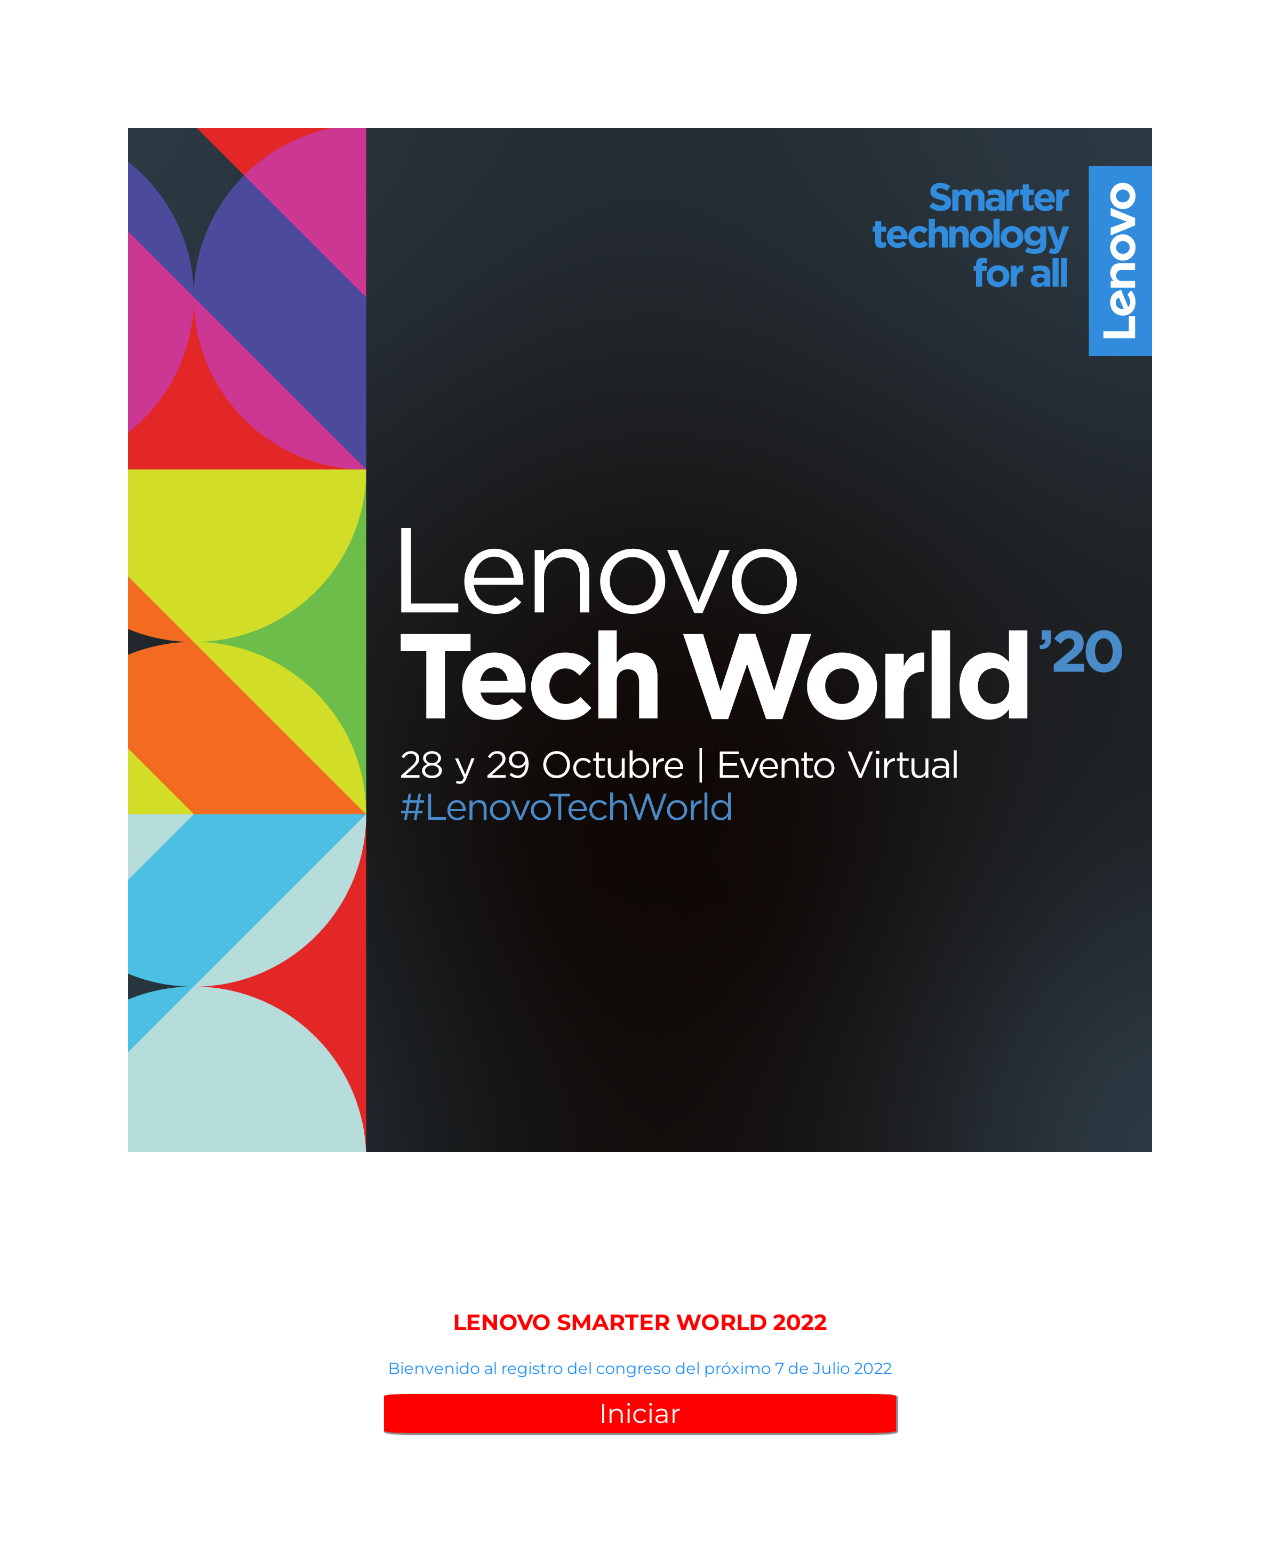
==== index.html @ f84b26e2 "version 1 sin toma de fotografia" ====
<!DOCTYPE html>
<html lang="en">
<head>
    <meta charset="UTF-8">
    <meta http-equiv="X-UA-Compatible" content="IE=edge">
    <meta name="viewport" content="width=device-width, initial-scale=1.0">
    <link href="https://fonts.googleapis.com/css?family=Montserrat:100,200,300,400" rel="stylesheet">
    <link rel="stylesheet" href="./assets/css/styleInicio.css">
    <link rel="stylesheet" href="./assets/css/style.css">
    <title>LENOVO SMARTER WORLD 2022</title>
</head>
<body>
    <img src="/assets/img/logo.png" alt="" srcset="" class="logo">
    <p class="titulo">LENOVO SMARTER WORLD 2022</p>
    <p class="texto">Bienvenido al registro del congreso del próximo 7 de Julio 2022</p>
    <button class="boton" onclick="window.location.href = 'instrucciones.html';">Iniciar</button>
</body>
</html>
---- assets/css/styleInicio.css ----
* { 
	box-sizing: border-box;
	font-family: 'Montserrat', sans-serif;
}
html, body {
	min-height: 100%;
	background: #fff;
	color: #000;
}
	/* sets the body height of the browser, so that backgrounds and div heights work correctly. Color and background will almost certainly be altered; they are just placeholders */
	
body {
	font-size: 1.4rem;
	text-rendering: optimizeLegibility;
}
	/* sets the base font size for the document; turns on kerning pairs and ligatures */
	
body, ul, ol, dl {
	margin: 0;
}
article, aside, audio, 
footer, header, nav, section, video {
	display: block; 
	}
	
	/* ensures that older browsers will display HTML5 elements correctly */
	
h1 {
	font-size: 1.4rem;
}
	/* begins to set up font sizes relative to base rem – h1 has been used as an example */
	
p { 
	-ms-word-break: break-all;
	word-break: break-all;
	word-break: break-word;
	-moz-hyphens: auto;
	-webkit-hyphens: auto;
	-ms-hyphens: auto;
	hyphens: auto;
} 
	/* sets hyphenation by default on paragraphs */
	
textarea { 
	resize: vertical;
}
 /* changes textarea resizing from "both" (UA default) to vertical only */
 
table { border-collapse: collapse; }
td {
	padding: .5rem;
}
	/* causes tables to actually look like tables */
	
img { 
	border: none;
	max-width: 100%;
}
	/* removes outlines from linked images (for older browsers and IE), sets up images for responsive design layout */
	
input[type="submit"]::-moz-focus-inner, 
	input[type="button"]::-moz-focus-inner {
		border : 0px;
	}
	/* removes the inner border effect from focused buttons for form elements in Firefox */
	
input[type="search"] { 
	-webkit-appearance: textfield;
} 
input[type="submit"] { 
	-webkit-appearance:none;
}
	/* removes the OS X appearance from HTML5 search inputs and submit buttons when viewed in Safari */
	
input:required:after {
	color: #f00;
	content: " *";
}
	/* sets up required form fields with the conventional following red asterix */
input[type="email"]:invalid { 
	background: #f00;
}
	/* causes a visual alert in browsers that do client-side checking of HTML5 email field – this may already be the default in some browsers. */
	
.right { 
	float: right;
	margin-left: 2rem;
	clear: right;
}
.left { 
	float: left;
	margin-right: 2rem;
	clear: left;
}
	/* allows a quick shortcut for floating elements left and right while avoiding the “float quirk” problem */
	
sub, sup { 
	line-height: 0;
}
    /* sets superscript and subscript text so that it doesn't throw off leading for elements in which they are included */
---- assets/css/style.css ----
.logo{
	width: 80%;
	margin-left: 10%;
	margin-right: 10%;
	margin-top: 10%;
	margin-bottom: 10%;
}

.titulo{
	font-weight: bolder;
	text-align: center;
	color: red;
}

.texto{
	margin-left: 10%;
	margin-right: 10%;
	font-size: medium;
	text-align: center;
	color: dodgerblue;
}

.boton{
	background-color: red;
	color: white;
	font-size: larger;
	text-align: center;
	width: 40%;
	margin-left: 30%;
	margin-right: 30%;
	border-radius: 5%;
	border-color: transparent;
	box-shadow: 1px 1px 1px 1px #888888;
	margin-bottom: 10%;
}

.elmentoFormulario{
	text-align: center;
}

.elmentoFormularioTitulo{
	margin-left: 10%;
	margin-right: 10%;
	font-size: larger;
	text-align: center;
	color: dodgerblue;
	margin-bottom: 0px;
}

.elmentoFormularioinput{
	font-size: 16px;
	font-size: max(16px, 1em);
	font-family: inherit;
	padding: 0.25em 0.5em;
	background-color: rgb(168, 70, 70);
	border: 2px solid var(--input-border);
	border-radius: 4px;
	color: white;
  }

  .espaciador{
	margin-top: 10%;  
	margin-bottom: 10%;
	margin-left: 10%;
	margin-right: 10%;
  }

  .qr{
	  width: 60%;
	  margin-left: 20%;
	  margin-right: 20%;
	  margin-top: 0%;
	  margin-bottom: 0%;
  }

  li{
	list-style-type:none
  }
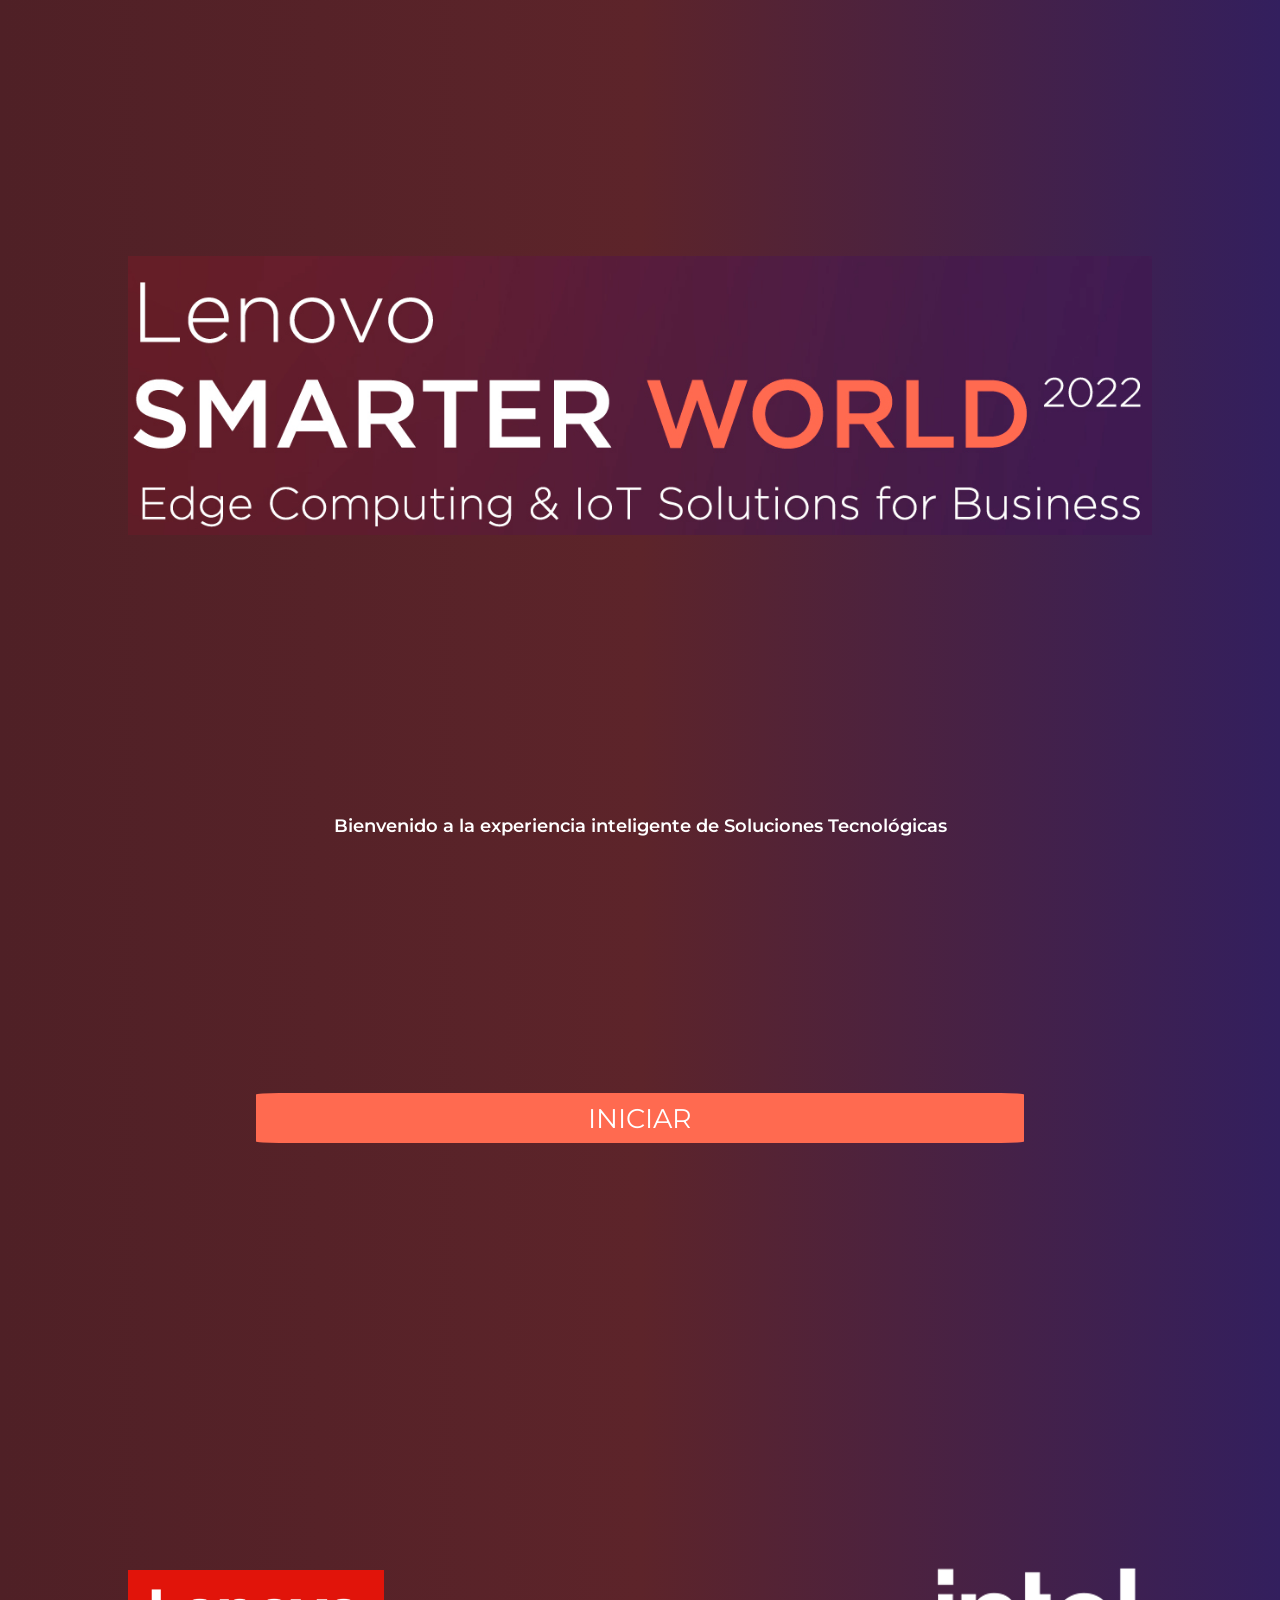
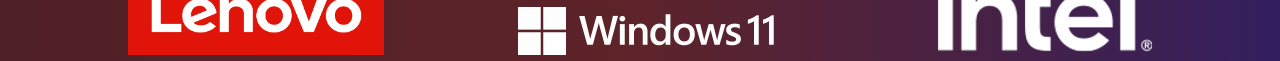
==== commit e580bc37: "version con diseño beeMexico" ====
--- a/index.html
+++ b/index.html
@@ -9,10 +9,21 @@
     <link rel="stylesheet" href="./assets/css/style.css">
     <title>LENOVO SMARTER WORLD 2022</title>
 </head>
-<body>
+<body onload="pieDePagina()">
     <img src="/assets/img/logo.png" alt="" srcset="" class="logo">
-    <p class="titulo">LENOVO SMARTER WORLD 2022</p>
-    <p class="texto">Bienvenido al registro del congreso del próximo 7 de Julio 2022</p>
-    <button class="boton" onclick="window.location.href = 'instrucciones.html';">Iniciar</button>
+    <!-- <p class="titulo">LENOVO SMARTER WORLD 2022</p> -->
+    <p class="texto">Bienvenido a la experiencia inteligente de Soluciones Tecnológicas</p>
+    <button class="boton" onclick="window.location.href = 'instrucciones.html';">INICIAR</button>
+    <div>
+        <img src="assets/img/lenovo.png" alt="" class="iconoLogo">
+        <img src="assets/img/windows11.png" alt="" class="iconoLogo">
+        <img src="assets/img/intel.png" alt="" class="iconoLogo">
+    </div>
+    <!-- <div class="final"><br></div> -->
+    <script>
+    function pieDePagina(){
+    }
+
+    </script>
 </body>
 </html>
--- a/assets/css/styleInicio.css
+++ b/assets/css/styleInicio.css
@@ -4,7 +4,7 @@
 }
 html, body {
 	min-height: 100%;
-	background: #fff;
+	/* background: #fff; */
 	color: #000;
 }
 	/* sets the body height of the browser, so that backgrounds and div heights work correctly. Color and background will almost certainly be altered; they are just placeholders */
--- a/assets/css/style.css
+++ b/assets/css/style.css
@@ -1,4 +1,55 @@
+html{
+	background: rgb(51,31,94);
+	background: linear-gradient(270deg, rgba(51,31,94,1) 0%, rgba(93,36,42,1) 50%, rgba(79,32,38,1) 100%);
+   
+}
+
+body{
+	height: 100%;
+    margin: 0;
+	 background-repeat: no-repeat;
+    background-attachment: fixed;
+}
 .logo{
+	width: 80%;
+	margin-left: 10%;
+	margin-right: 10%;
+	margin-top: 20%;
+	margin-bottom: 20%;
+}
+
+.logoInstrucciones{
+	width: 80%;
+	margin-left: 10%;
+	margin-right: 10%;
+	margin-top: 10%;
+}
+
+.final{
+	position: absolute;
+	top: 90%;
+	height: 10%;
+	width: 100%;
+	background: rgb(51,31,94);
+	background: linear-gradient(270deg, rgba(51,31,94,1) 0%, rgba(93,36,42,1) 50%, rgba(79,32,38,1) 100%);
+}
+
+.iconoLogo{
+	width: 20%;
+	margin-left: 10%;
+	margin-right: 0%;
+}
+
+.iconoLogo2{
+	width: 20%;
+	margin-left: 10%;
+	margin-right: 0%;
+	padding-top: 0px;
+	margin-top: 0px;
+	border-top: 0px;
+}
+
+.camaraSelfie{
 	width: 80%;
 	margin-left: 10%;
 	margin-right: 10%;
@@ -6,56 +57,103 @@
 	margin-bottom: 10%;
 }
 
+.oculto{
+	display: none;
+}
+
+.visible{
+	display: block;
+}
+
 .titulo{
 	font-weight: bolder;
 	text-align: center;
-	color: red;
+	color: #FF6A50
 }
 
 .texto{
-	margin-left: 10%;
-	margin-right: 10%;
+	margin-left: 15%;
+	margin-right: 15%;
+	font-size: large;
+	font-weight: 600;
+	text-align: center;
+	color: white;
+}
+
+.textoExplicacion{
+	margin-left: 15%;
+	margin-right: 15%;
 	font-size: medium;
+	font-weight: 400;
 	text-align: center;
-	color: dodgerblue;
+	color: white;
+	margin-bottom: 0%;
+}
+
+.textoExplicacion2{
+	margin-left: 15%;
+	margin-right: 15%;
+	font-size: large;
+	font-weight: 400;
+	text-align: center;
+	color: white;
+	margin-bottom: 0%;
 }
 
 .boton{
-	background-color: red;
+	background-color: #FF6A50;
 	color: white;
 	font-size: larger;
 	text-align: center;
-	width: 40%;
-	margin-left: 30%;
-	margin-right: 30%;
-	border-radius: 5%;
+	width: 60%;
+	margin-left: auto;
+	margin-right: auto;
+	border-radius: 3%;
 	border-color: transparent;
-	box-shadow: 1px 1px 1px 1px #888888;
-	margin-bottom: 10%;
+	/* box-shadow: 1px 1px 1px 1px #888888; */
+	margin-bottom: 20%;
+	display: block;
+	margin-top: 20%;
+	height: 50px;
+	max-height: 50px;
 }
 
-.elmentoFormulario{
-	text-align: center;
+.botonChico{
+	font-size: large;
+	margin-top: 10%;
+	margin-bottom: 5%;
 }
 
+/* .elmentoFormulario{
+	text-align: left;
+} */
+
 .elmentoFormularioTitulo{
-	margin-left: 10%;
-	margin-right: 10%;
-	font-size: larger;
-	text-align: center;
-	color: dodgerblue;
+	margin-left: 15%;
+	/* margin-right: 10%; */
+	font-size: medium;
+	font-weight: 500;
+	/* text-align: center; */
+	color: white;
 	margin-bottom: 0px;
 }
 
 .elmentoFormularioinput{
-	font-size: 16px;
-	font-size: max(16px, 1em);
+	font-size: medium;
+	/* font-size: max(16px, 1em); */
 	font-family: inherit;
 	padding: 0.25em 0.5em;
-	background-color: rgb(168, 70, 70);
-	border: 2px solid var(--input-border);
+	/* background-color: rgb(168, 70, 70); */
+	
+	border: 1px solid var(--input-border);
 	border-radius: 4px;
+	border-color: #FF6A50;
 	color: white;
+	margin-left: 15%;
+	width: 70%;
+	background: transparent;
+	box-shadow:inset 0 0 1px 1px #FF6A50
+  	/* background: #fff; */
   }
 
   .espaciador{
@@ -66,13 +164,17 @@
   }
 
   .qr{
-	  width: 60%;
-	  margin-left: 20%;
-	  margin-right: 20%;
-	  margin-top: 0%;
+	  width: 40%;
+	  margin-left: 30%;
+	  margin-right: 30%;
+	  margin-top: 5%;
 	  margin-bottom: 0%;
   }
 
   li{
 	list-style-type:none
+  }
+
+  .naranja{
+	color: #FF6A50;
   }
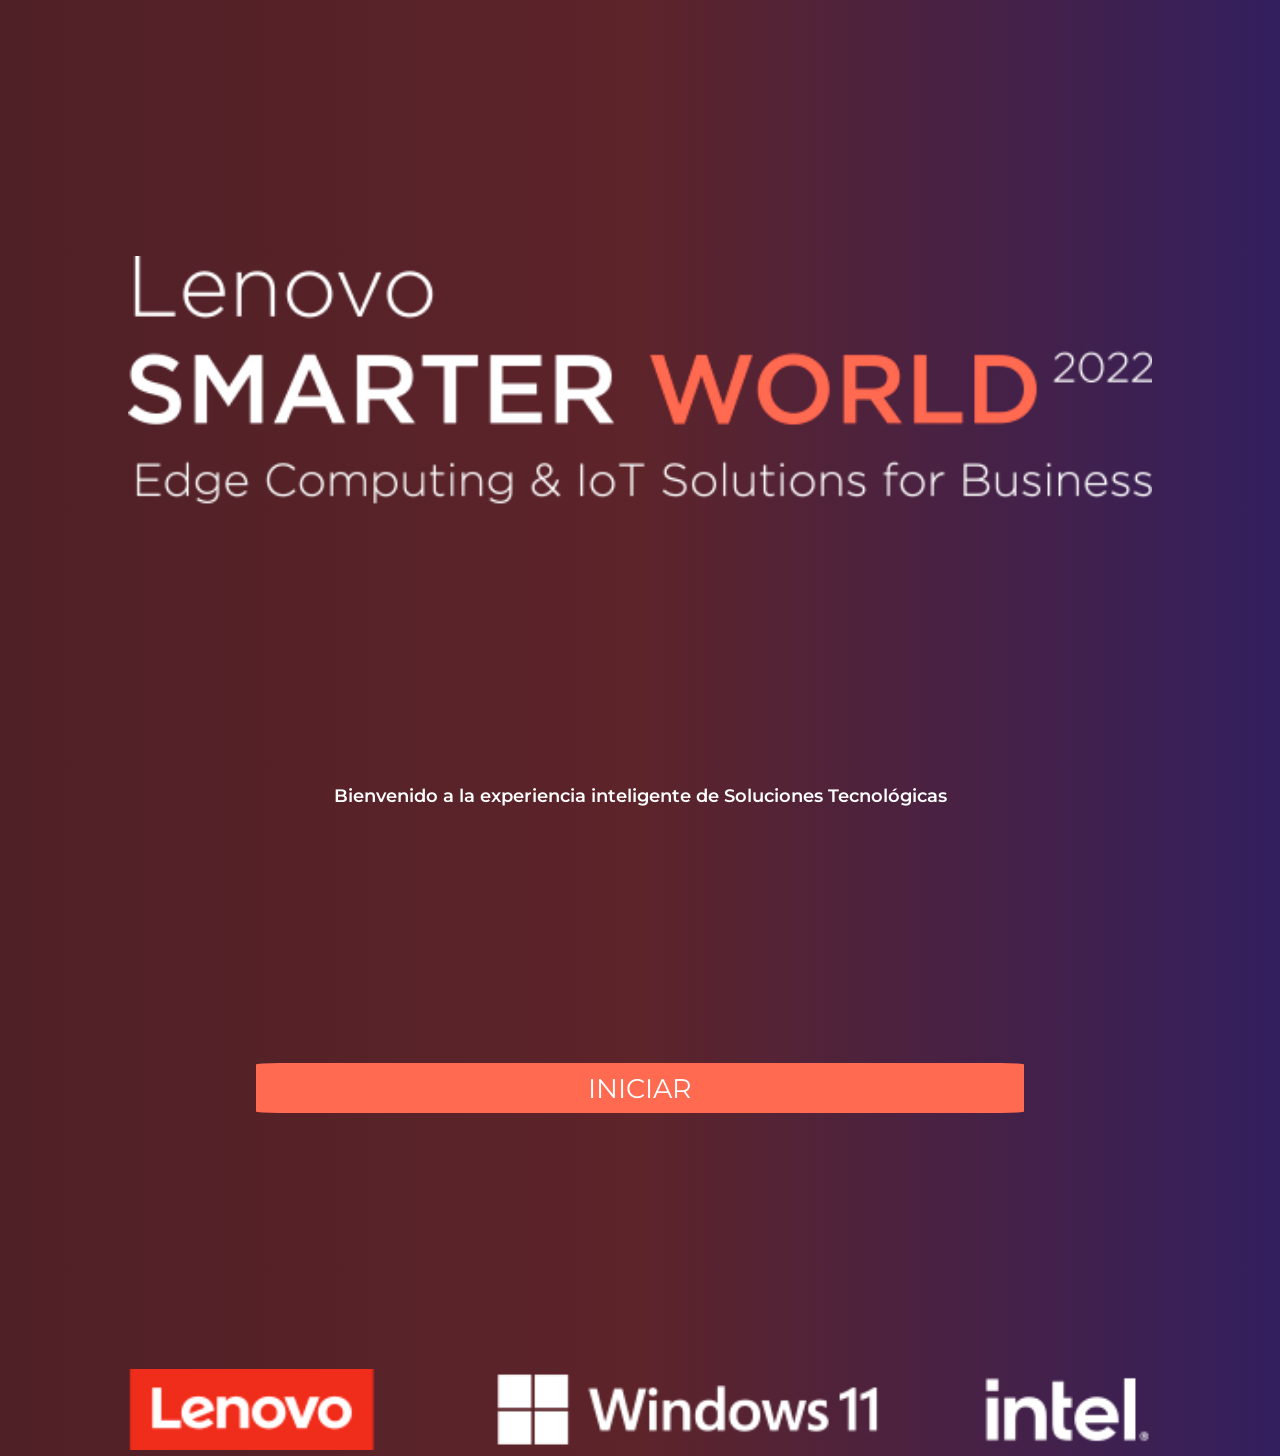
==== commit 9212b4cd: "version con toma de Foto" ====
--- a/index.html
+++ b/index.html
@@ -7,6 +7,23 @@
     <link href="https://fonts.googleapis.com/css?family=Montserrat:100,200,300,400" rel="stylesheet">
     <link rel="stylesheet" href="./assets/css/styleInicio.css">
     <link rel="stylesheet" href="./assets/css/style.css">
+    <link rel="apple-touch-icon" sizes="57x57" href="assets/favicon/apple-icon-57x57.png">
+    <link rel="apple-touch-icon" sizes="60x60" href="assets/favicon//apple-icon-60x60.png">
+    <link rel="apple-touch-icon" sizes="72x72" href="assets/favicon//apple-icon-72x72.png">
+    <link rel="apple-touch-icon" sizes="76x76" href="assets/favicon//apple-icon-76x76.png">
+    <link rel="apple-touch-icon" sizes="114x114" href="assets/favicon//apple-icon-114x114.png">
+    <link rel="apple-touch-icon" sizes="120x120" href="assets/favicon//apple-icon-120x120.png">
+    <link rel="apple-touch-icon" sizes="144x144" href="assets/favicon//apple-icon-144x144.png">
+    <link rel="apple-touch-icon" sizes="152x152" href="assets/favicon//apple-icon-152x152.png">
+    <link rel="apple-touch-icon" sizes="180x180" href="assets/favicon//apple-icon-180x180.png">
+    <link rel="icon" type="image/png" sizes="192x192"  href="assets/favicon//android-icon-192x192.png">
+    <link rel="icon" type="image/png" sizes="32x32" href="assets/favicon//favicon-32x32.png">
+    <link rel="icon" type="image/png" sizes="96x96" href="assets/favicon//favicon-96x96.png">
+    <link rel="icon" type="image/png" sizes="16x16" href="assets/favicon//favicon-16x16.png">
+    <link rel="manifest" href="assets/favicon//manifest.json">
+    <meta name="msapplication-TileColor" content="#ffffff">
+    <meta name="msapplication-TileImage" content="assets/favicon//ms-icon-144x144.png">
+    <meta name="theme-color" content="#ffffff">
     <title>LENOVO SMARTER WORLD 2022</title>
 </head>
 <body onload="pieDePagina()">
@@ -15,9 +32,10 @@
     <p class="texto">Bienvenido a la experiencia inteligente de Soluciones Tecnológicas</p>
     <button class="boton" onclick="window.location.href = 'instrucciones.html';">INICIAR</button>
     <div>
-        <img src="assets/img/lenovo.png" alt="" class="iconoLogo">
+        <img src="assets/img/logos.png" alt="" class="iconoLogos">
+        <!-- <img src="assets/img/lenovo.png" alt="" class="iconoLogo">
         <img src="assets/img/windows11.png" alt="" class="iconoLogo">
-        <img src="assets/img/intel.png" alt="" class="iconoLogo">
+        <img src="assets/img/intel.png" alt="" class="iconoLogo"> -->
     </div>
     <!-- <div class="final"><br></div> -->
     <script>
--- a/assets/css/style.css
+++ b/assets/css/style.css
@@ -38,6 +38,12 @@
 	width: 20%;
 	margin-left: 10%;
 	margin-right: 0%;
+}
+
+.iconoLogos{
+	width: 80%;
+	margin-left: 10%;
+	margin-right: 10%;
 }
 
 .iconoLogo2{
@@ -159,8 +165,6 @@
   .espaciador{
 	margin-top: 10%;  
 	margin-bottom: 10%;
-	margin-left: 10%;
-	margin-right: 10%;
   }
 
   .qr{
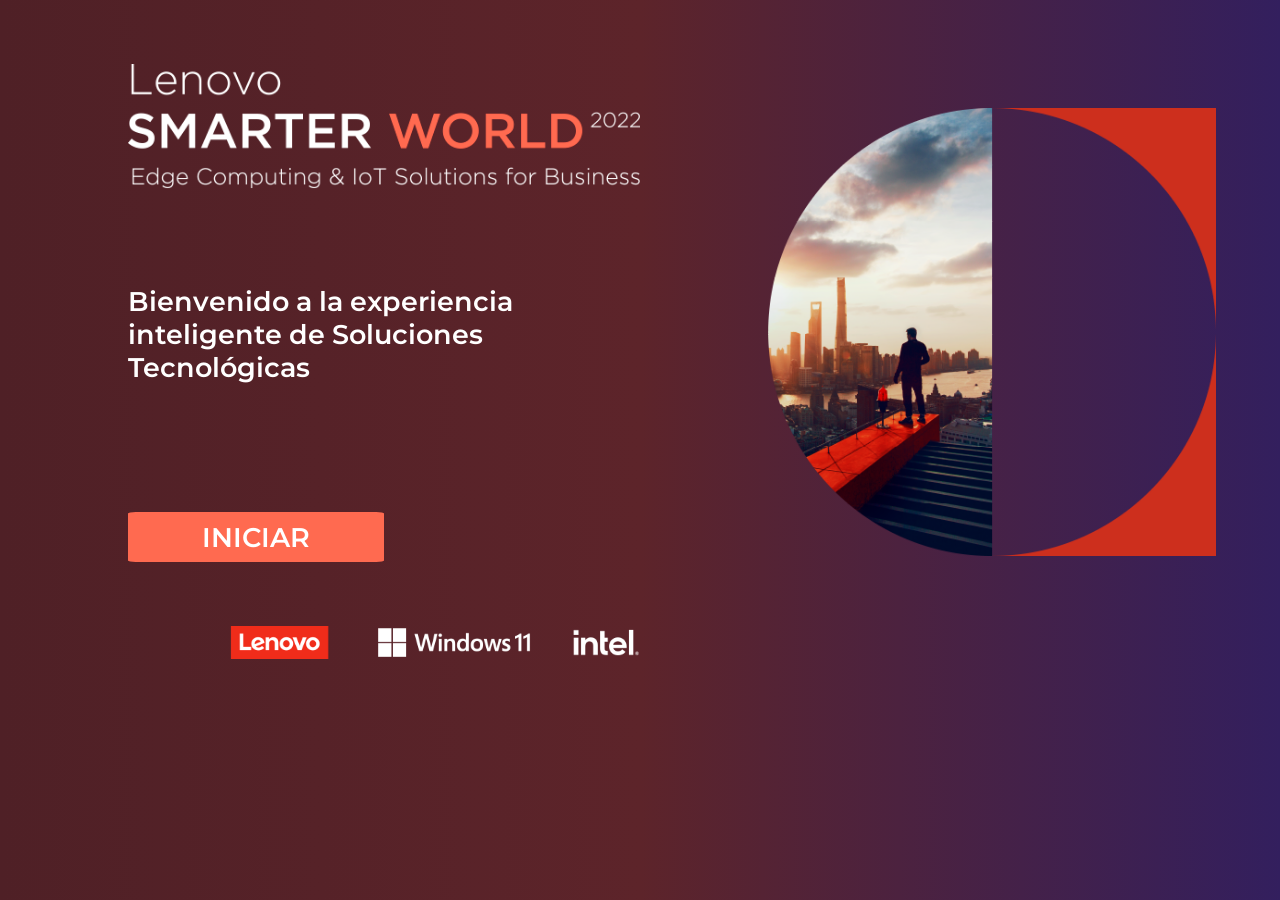
==== commit 39fb15d9: "verion 30junio 7am, ios box shadow" ====
--- a/index.html
+++ b/index.html
@@ -28,10 +28,11 @@
 </head>
 <body onload="pieDePagina()">
     <img src="/assets/img/logo.png" alt="" srcset="" class="logo">
+    <img src="/assets/img/Imagen_desktop.png" alt="" srcset="" class="logoDesktop">
     <!-- <p class="titulo">LENOVO SMARTER WORLD 2022</p> -->
     <p class="texto">Bienvenido a la experiencia inteligente de Soluciones Tecnológicas</p>
     <button class="boton" onclick="window.location.href = 'instrucciones.html';">INICIAR</button>
-    <div>
+    <div class="espaciador">
         <img src="assets/img/logos.png" alt="" class="iconoLogos">
         <!-- <img src="assets/img/lenovo.png" alt="" class="iconoLogo">
         <img src="assets/img/windows11.png" alt="" class="iconoLogo">
--- a/assets/css/style.css
+++ b/assets/css/style.css
@@ -23,6 +23,15 @@
 	margin-left: 10%;
 	margin-right: 10%;
 	margin-top: 10%;
+	margin-bottom: 20%;
+}
+
+.logoRegistro{
+	width: 80%;
+	margin-left: 10%;
+	margin-right: 10%;
+	margin-top: 10%;
+	margin-bottom: 20%;
 }
 
 .final{
@@ -84,6 +93,11 @@
 	font-weight: 600;
 	text-align: center;
 	color: white;
+	word-break: break-word;
+}
+
+.textoIzquierda{
+	text-align: left;
 }
 
 .textoExplicacion{
@@ -91,7 +105,7 @@
 	margin-right: 15%;
 	font-size: medium;
 	font-weight: 400;
-	text-align: center;
+	text-align: left;
 	color: white;
 	margin-bottom: 0%;
 }
@@ -106,10 +120,21 @@
 	margin-bottom: 0%;
 }
 
+.textoExplicacion3Izq{
+	margin-left: 15%;
+	margin-right: 15%;
+	font-size: medium;
+	font-weight: 400;
+	text-align: left;
+	color: white	;
+	margin-bottom: 0%;
+}
+
 .boton{
 	background-color: #FF6A50;
 	color: white;
 	font-size: larger;
+	font-weight: 600;
 	text-align: center;
 	width: 60%;
 	margin-left: auto;
@@ -130,6 +155,11 @@
 	margin-bottom: 5%;
 }
 
+.botonChico2{
+	font-size: small;
+	margin-top: 10%;
+	margin-bottom: 5%;
+}
 /* .elmentoFormulario{
 	text-align: left;
 } */
@@ -145,6 +175,7 @@
 }
 
 .elmentoFormularioinput{
+	-webkit-appearance: none;
 	font-size: medium;
 	/* font-size: max(16px, 1em); */
 	font-family: inherit;
@@ -167,6 +198,19 @@
 	margin-bottom: 10%;
   }
 
+  .espaciador2{
+	margin-top: 10%;  
+	margin-bottom: 10%;
+  }
+
+  .espaciador{
+	font-size: medium;
+	margin-top: 10%;  
+	margin-bottom: 10%;
+	margin-left: 10%;
+	margin-right: 10%;
+  }
+
   .qr{
 	  width: 40%;
 	  margin-left: 30%;
@@ -181,4 +225,295 @@
 
   .naranja{
 	color: #FF6A50;
+  }
+
+  .logoDesktop{
+	display: none;
+  }
+
+  .logoDesktopRegistro{
+	display: none;
+  }
+/* -----------------------IPAD------------------------------------- */
+  @media (min-width: 800px){
+  .logo{
+	width: 40%;
+	margin-top: 20%;
+	margin-bottom: 5%;
+  }
+
+  .logoInstrucciones{
+	width: 40%;
+	margin-top: 20%;
+	margin-bottom: 2%;
+  }
+
+  .logoRegistro{
+	width: 40%;
+	margin-top: 10%;
+	margin-bottom: 2%;
+  }
+
+  .texto{
+	margin-left: 10%;
+	text-align: left;
+	width: 40%;
+  }
+
+  
+.textoExplicacion{
+	margin-left: 10%;
+	font-size: medium;
+	font-weight: 400;
+	text-align: left;
+	color: white;
+	margin-bottom: 0%;
+	width: 40%;
+}
+
+  .boton{
+	text-align: center;
+	width: 20%;
+	margin-left: 10%;
+	border-radius: 3%;
+	border-color: transparent;
+	margin-bottom: 20%;
+	display: block;
+	margin-top: 10%;
+	margin-bottom: 10%;
+  }
+
+  .botonChico{
+	font-size: large;
+	margin-top: 3%;
+	margin-bottom: 2%;
+}
+
+.botonChico2{
+	font-size: small;
+	margin-top: 0%;
+	margin-bottom: 1%;
+}
+
+.espaciador{
+	margin-top: 4%;  
+	margin-bottom: 4%;
+  }
+
+  .espaciador2{
+	  margin-top: 2%;  
+	  margin-bottom: 2%;
+	  margin-left: 10%;
+	}
+
+  .iconoLogos{
+	width: 40%;
+	margin-left: 0%;
+  }
+  
+  .logoDesktop{
+	display:block;
+	position: fixed;
+	left: 60%;
+	top: 30%;
+	width: 35%;
+  }
+
+  .logoDesktopRegistro
+  {
+	display:block;
+	position: fixed;
+	left: 60%;
+	top: 30%;
+	width: 35%;
+  }
+
+  .titulo{
+	font-weight: bolder;
+	text-align: left;
+	margin-left: 10%;
+	color: #FF6A50
+}
+
+.elmentoFormularioTitulo{
+	margin-left: 10%;
+	font-size: medium;
+	font-weight: 500;
+	color: white;
+	margin-bottom: 0px;
+}
+
+.elmentoFormularioinput{
+	font-size: medium;
+	font-family: inherit;
+	padding: 0.25em 0.5em;
+	border: 1px solid var(--input-border);
+	border-radius: 4px;
+	border-color: #FF6A50;
+	color: white;
+	margin-left: 10%;
+	width: 40%;
+	background: transparent;
+	box-shadow:inset 0 0 1px 1px #FF6A50
+  }
+
+  .camaraSelfie{
+	width: 35%;
+	margin-left: 10%;
+	margin-top: 0%;
+	margin-bottom: 2%;
+}
+
+.textoExplicacion3Izq{
+	margin-left: 10%;
+	width: 42%;
+	font-size: large;
+	font-weight: 400;
+	text-align: left;
+	color: white	;
+	margin-bottom: 0%;
+}
+
+.qr{
+	width: 20%;
+	margin-left: 10%;
+	margin-top: 3%;
+	margin-bottom: 0%;
+}
+.naranja{
+	color: #FF6A50;
+  }
+
+}
+/* -----------------------DESKTOP------------------------------------- */
+@media (min-width: 1200px){
+	.logo{
+	  width: 40%;
+	  margin-top: 5%;
+	  margin-bottom: 5%;
+	}
+	
+	.logoInstrucciones{
+		width: 40%;
+		margin-top: 5%;
+		margin-bottom: 2%;
+	  }
+
+	  .logoRegistro{
+		width: 40%;
+		margin-top: 3%;
+		margin-bottom: 1%;
+	  }
+  
+	.texto{
+	  margin-left: 10%;
+	  text-align: left;
+	  width: 40%;
+	  font-size: larger;
+	}
+  
+	.boton{
+	  text-align: center;
+	  width: 20%;
+	  margin-left: 10%;
+	  border-radius: 3%;
+	  border-color: transparent;
+	  margin-bottom: 20%;
+	  display: block;
+	  margin-top: 10%;
+	  margin-bottom: 5%;
+	}
+
+	.botonChico{
+		font-size: large;
+		margin-top: 3%;
+		margin-bottom: 2%;
+	}
+  
+	.iconoLogos{
+	  width: 40%;
+	  margin-left: 10%;
+	}
+	
+	.logoDesktop{
+	  display:block;
+	  position: fixed;
+	  left: 60%;
+	  top: 12%;
+	  width: 35%;
+	}
+
+	.titulo{
+		font-weight: bolder;
+		font-size: x-large;
+		text-align: left;
+		margin-left: 10%;
+		margin-top: 0%;
+		color: #FF6A50
+	}
+
+	.textoExplicacion{
+		margin-left: 10%;
+		font-size: xx-large;
+		font-weight: 400;
+		text-align: left;
+		color: white;
+		margin-bottom: 0%;
+		width: 40%;
+	}
+
+	.espaciador{
+		margin-top: 2%;  
+		margin-bottom: 2%;
+		margin-left: 10%;
+	  }
+	  
+.elmentoFormularioTitulo{
+	font-size: x-large;
+	}
+
+.elmentoFormularioinput{
+	font-size: x-large;
+  }
+
+  .botonChico{
+	font-size: large;
+	margin-top: 3%;
+	margin-bottom: 2%;
+}
+
+.botonChico2{
+	font-size: x-large;
+	margin-top: 0%;
+	margin-bottom: 1%;
+}
+
+.logoDesktopRegistro{
+  display:block;
+  position: fixed;
+  left: 60%;
+  top: 20%;
+  width: 35%;
+}
+
+.camaraSelfie{
+	width: 30%;
+	margin-left: 10%;
+	margin-top: 0%;
+	margin-bottom: 2%;
+}
+
+.textoExplicacion3Izq{
+	margin-left: 10%;
+	width: 42%;
+	font-size: larger;
+	font-weight: 400;
+	text-align: left;
+	color: white	;
+	margin-bottom: 0%;
+}
+.naranja{
+	color: #FF6A50;
+  }
+  
   }
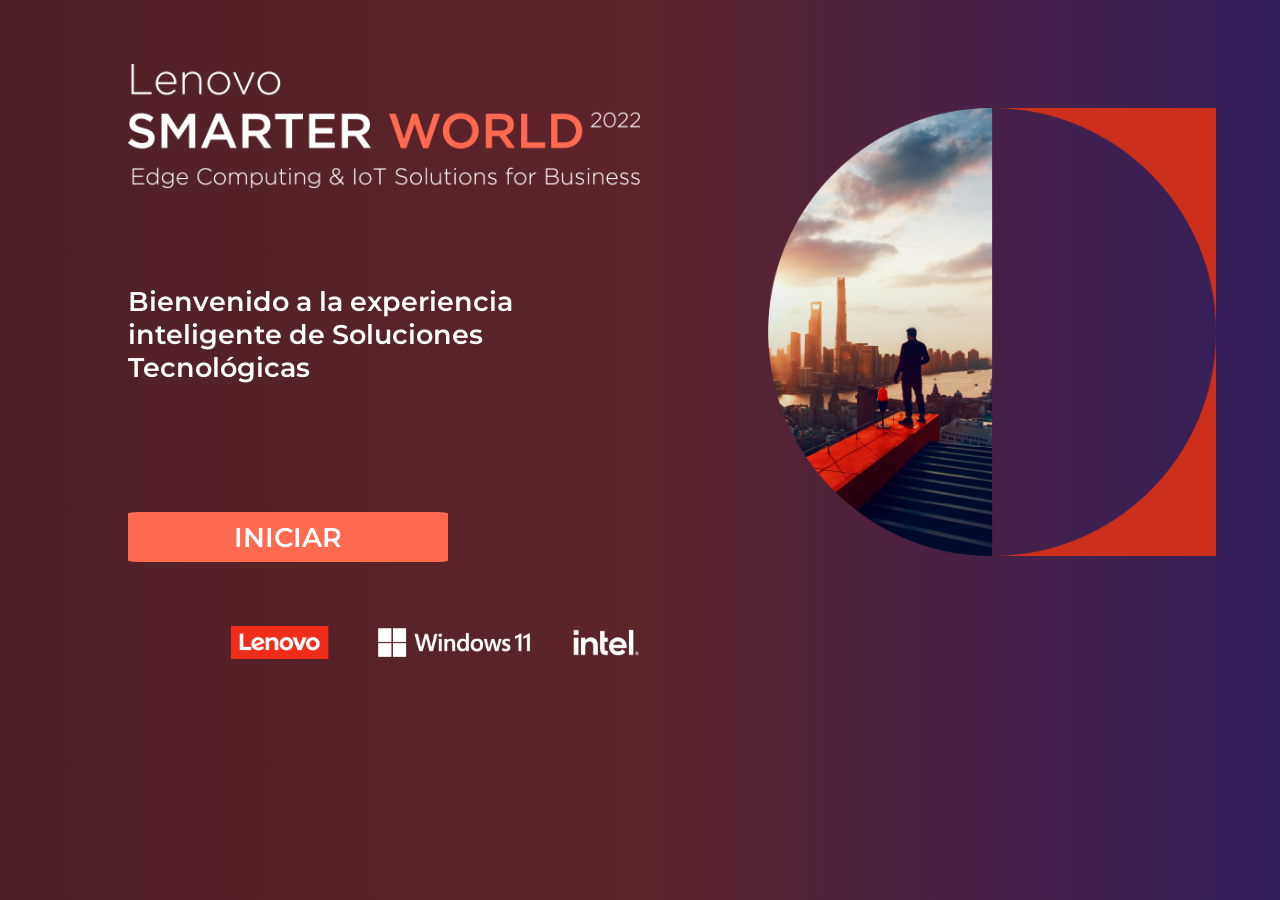
==== commit 5fef10e3: "versión MTY" ====
--- a/index.html
+++ b/index.html
@@ -4,45 +4,10 @@
     <meta charset="UTF-8">
     <meta http-equiv="X-UA-Compatible" content="IE=edge">
     <meta name="viewport" content="width=device-width, initial-scale=1.0">
-    <link href="https://fonts.googleapis.com/css?family=Montserrat:100,200,300,400" rel="stylesheet">
-    <link rel="stylesheet" href="./assets/css/styleInicio.css">
-    <link rel="stylesheet" href="./assets/css/style.css">
-    <link rel="apple-touch-icon" sizes="57x57" href="assets/favicon/apple-icon-57x57.png">
-    <link rel="apple-touch-icon" sizes="60x60" href="assets/favicon//apple-icon-60x60.png">
-    <link rel="apple-touch-icon" sizes="72x72" href="assets/favicon//apple-icon-72x72.png">
-    <link rel="apple-touch-icon" sizes="76x76" href="assets/favicon//apple-icon-76x76.png">
-    <link rel="apple-touch-icon" sizes="114x114" href="assets/favicon//apple-icon-114x114.png">
-    <link rel="apple-touch-icon" sizes="120x120" href="assets/favicon//apple-icon-120x120.png">
-    <link rel="apple-touch-icon" sizes="144x144" href="assets/favicon//apple-icon-144x144.png">
-    <link rel="apple-touch-icon" sizes="152x152" href="assets/favicon//apple-icon-152x152.png">
-    <link rel="apple-touch-icon" sizes="180x180" href="assets/favicon//apple-icon-180x180.png">
-    <link rel="icon" type="image/png" sizes="192x192"  href="assets/favicon//android-icon-192x192.png">
-    <link rel="icon" type="image/png" sizes="32x32" href="assets/favicon//favicon-32x32.png">
-    <link rel="icon" type="image/png" sizes="96x96" href="assets/favicon//favicon-96x96.png">
-    <link rel="icon" type="image/png" sizes="16x16" href="assets/favicon//favicon-16x16.png">
-    <link rel="manifest" href="assets/favicon//manifest.json">
-    <meta name="msapplication-TileColor" content="#ffffff">
-    <meta name="msapplication-TileImage" content="assets/favicon//ms-icon-144x144.png">
-    <meta name="theme-color" content="#ffffff">
     <title>LENOVO SMARTER WORLD 2022</title>
+    <meta http-equiv="refresh" content="0;url=mty/index.html" />
 </head>
-<body onload="pieDePagina()">
-    <img src="/assets/img/logo.png" alt="" srcset="" class="logo">
-    <img src="/assets/img/Imagen_desktop.png" alt="" srcset="" class="logoDesktop">
-    <!-- <p class="titulo">LENOVO SMARTER WORLD 2022</p> -->
-    <p class="texto">Bienvenido a la experiencia inteligente de Soluciones Tecnológicas</p>
-    <button class="boton" onclick="window.location.href = 'instrucciones.html';">INICIAR</button>
-    <div class="espaciador">
-        <img src="assets/img/logos.png" alt="" class="iconoLogos">
-        <!-- <img src="assets/img/lenovo.png" alt="" class="iconoLogo">
-        <img src="assets/img/windows11.png" alt="" class="iconoLogo">
-        <img src="assets/img/intel.png" alt="" class="iconoLogo"> -->
-    </div>
-    <!-- <div class="final"><br></div> -->
-    <script>
-    function pieDePagina(){
-    }
-
-    </script>
+<body>
+    
 </body>
 </html>
